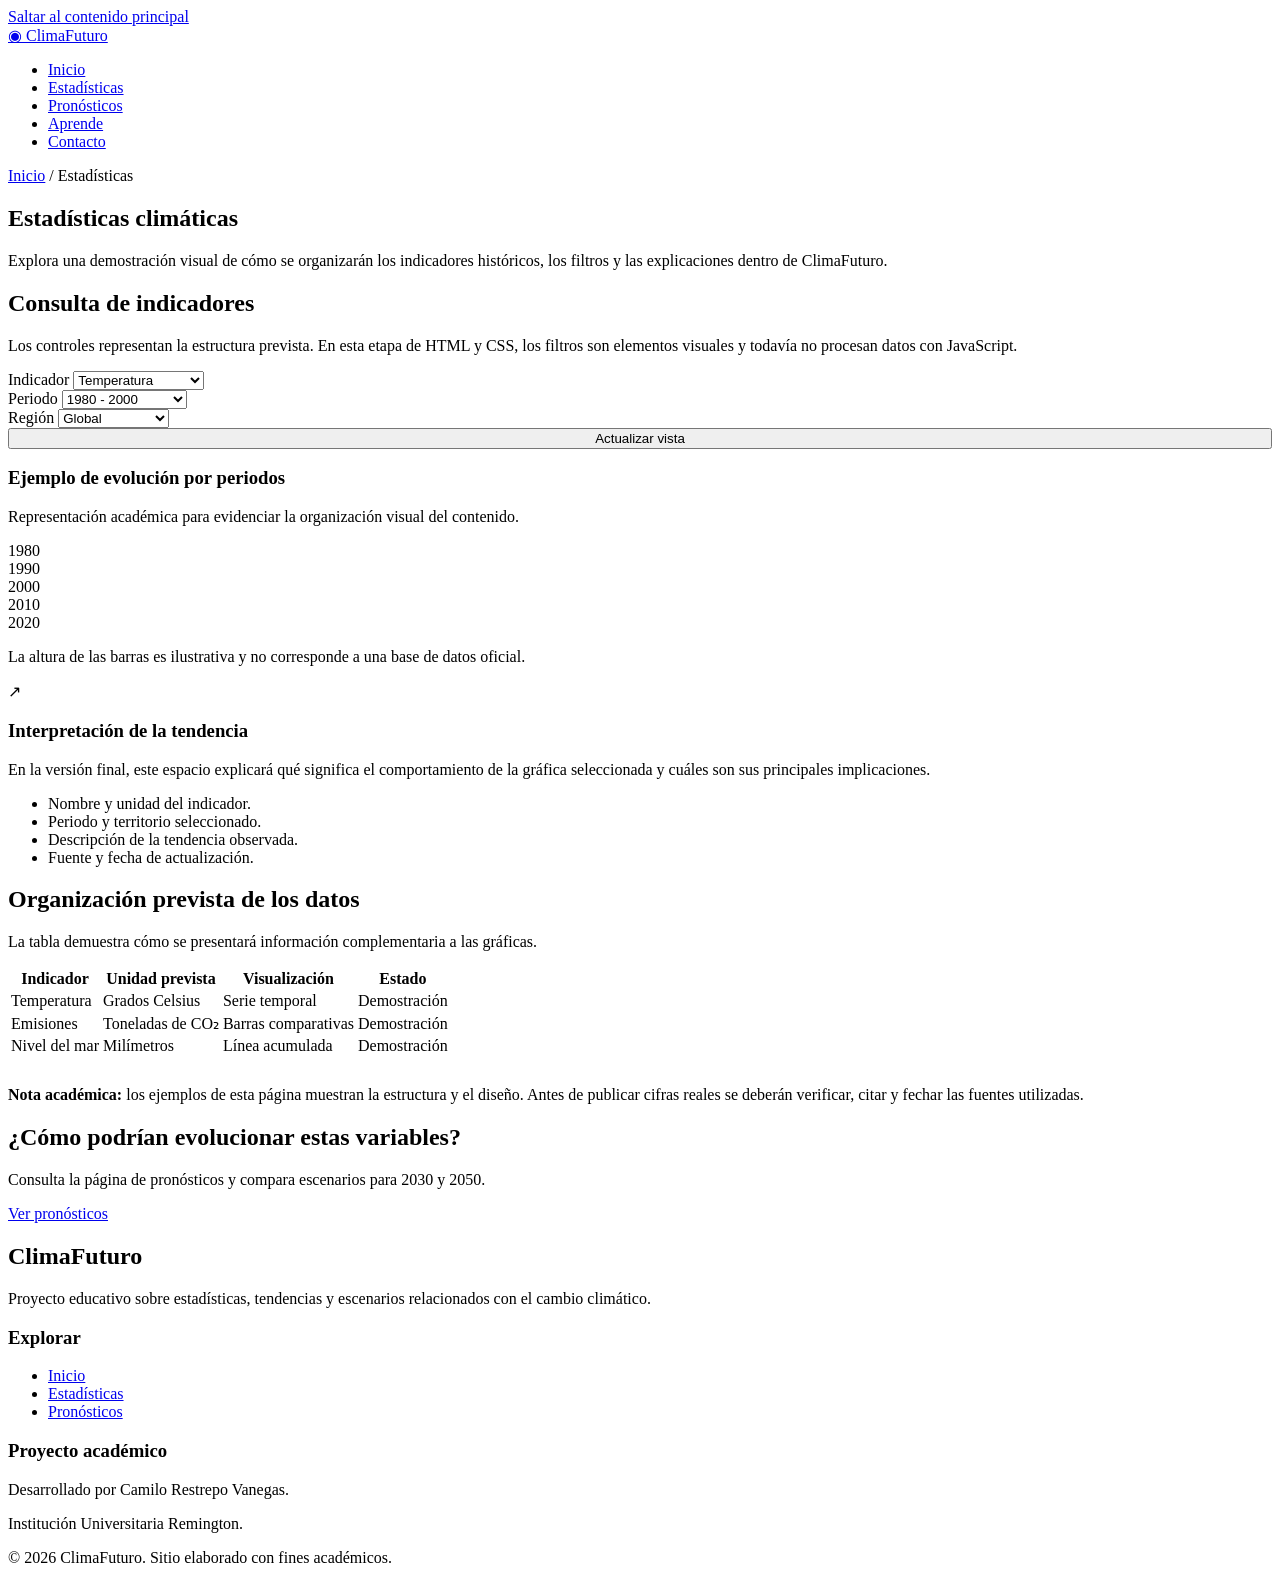
==== estadisticas.html @ 66876114 "Add files via upload" ====
<!DOCTYPE html>
<html lang="es">
<head>
  <meta charset="UTF-8">
  <meta name="viewport" content="width=device-width, initial-scale=1.0">
  <meta name="description" content="Consulta indicadores y representaciones educativas de estadísticas climáticas en ClimaFuturo.">
  <title>ClimaFuturo | Estadísticas</title>
  <link rel="stylesheet" href="css/styles.css">
</head>
<body>
  <a class="skip-link" href="#contenido">Saltar al contenido principal</a>

  <header class="site-header">
    <div class="container navbar">
      <a class="brand" href="index.html" aria-label="ClimaFuturo, ir al inicio">
        <span class="brand-mark" aria-hidden="true">◉</span>
        <span>ClimaFuturo</span>
      </a>
      <nav aria-label="Navegación principal">
        <ul class="nav-list">
          <li><a class="nav-link" href="index.html">Inicio</a></li>
          <li><a class="nav-link active" href="estadisticas.html" aria-current="page">Estadísticas</a></li>
          <li><a class="nav-link" href="pronosticos.html">Pronósticos</a></li>
          <li><a class="nav-link" href="index.html#aprende">Aprende</a></li>
          <li><a class="nav-link" href="index.html#contacto">Contacto</a></li>
        </ul>
      </nav>
    </div>
  </header>

  <main id="contenido">
    <section class="page-hero" aria-labelledby="page-title">
      <div class="container">
        <p class="breadcrumb"><a href="index.html">Inicio</a> / Estadísticas</p>
        <h1 id="page-title">Estadísticas climáticas</h1>
        <p>Explora una demostración visual de cómo se organizarán los indicadores históricos, los filtros y las explicaciones dentro de ClimaFuturo.</p>
      </div>
    </section>

    <section class="section" aria-labelledby="consulta-title">
      <div class="container">
        <div class="section-heading left">
          <h2 id="consulta-title">Consulta de indicadores</h2>
          <p>Los controles representan la estructura prevista. En esta etapa de HTML y CSS, los filtros son elementos visuales y todavía no procesan datos con JavaScript.</p>
        </div>

        <form class="filters" action="#resultado" method="get">
          <div class="form-group">
            <label for="indicador">Indicador</label>
            <select id="indicador" name="indicador">
              <option>Temperatura</option>
              <option>Emisiones de CO₂</option>
              <option>Nivel del mar</option>
            </select>
          </div>
          <div class="form-group">
            <label for="periodo">Periodo</label>
            <select id="periodo" name="periodo">
              <option>1980 - 2000</option>
              <option>2001 - 2020</option>
              <option>2021 - actualidad</option>
            </select>
          </div>
          <div class="form-group">
            <label for="region">Región</label>
            <select id="region" name="region">
              <option>Global</option>
              <option>América Latina</option>
              <option>Colombia</option>
            </select>
          </div>
          <div class="form-group" style="display:flex; align-items:end;">
            <button class="btn btn-primary" type="submit" style="width:100%;">Actualizar vista</button>
          </div>
        </form>

        <div class="grid-2" id="resultado">
          <article class="chart-card" aria-labelledby="grafica-title">
            <h3 id="grafica-title">Ejemplo de evolución por periodos</h3>
            <p>Representación académica para evidenciar la organización visual del contenido.</p>
            <div class="chart" role="img" aria-label="Gráfica demostrativa de barras con una tendencia ascendente entre 1980 y 2020">
              <div class="bar" style="height:30%;"><span>1980</span></div>
              <div class="bar" style="height:38%;"><span>1990</span></div>
              <div class="bar" style="height:49%;"><span>2000</span></div>
              <div class="bar" style="height:62%;"><span>2010</span></div>
              <div class="bar" style="height:77%;"><span>2020</span></div>
            </div>
            <p class="legend">La altura de las barras es ilustrativa y no corresponde a una base de datos oficial.</p>
          </article>

          <aside class="card" aria-labelledby="interpretacion-title">
            <div class="card-icon" aria-hidden="true">↗</div>
            <h3 id="interpretacion-title">Interpretación de la tendencia</h3>
            <p>En la versión final, este espacio explicará qué significa el comportamiento de la gráfica seleccionada y cuáles son sus principales implicaciones.</p>
            <ul>
              <li>Nombre y unidad del indicador.</li>
              <li>Periodo y territorio seleccionado.</li>
              <li>Descripción de la tendencia observada.</li>
              <li>Fuente y fecha de actualización.</li>
            </ul>
          </aside>
        </div>
      </div>
    </section>

    <section class="section section-alt" aria-labelledby="tabla-title">
      <div class="container">
        <div class="section-heading left">
          <h2 id="tabla-title">Organización prevista de los datos</h2>
          <p>La tabla demuestra cómo se presentará información complementaria a las gráficas.</p>
        </div>
        <div class="data-table-wrapper">
          <table>
            <thead>
              <tr>
                <th scope="col">Indicador</th>
                <th scope="col">Unidad prevista</th>
                <th scope="col">Visualización</th>
                <th scope="col">Estado</th>
              </tr>
            </thead>
            <tbody>
              <tr><td>Temperatura</td><td>Grados Celsius</td><td>Serie temporal</td><td>Demostración</td></tr>
              <tr><td>Emisiones</td><td>Toneladas de CO₂</td><td>Barras comparativas</td><td>Demostración</td></tr>
              <tr><td>Nivel del mar</td><td>Milímetros</td><td>Línea acumulada</td><td>Demostración</td></tr>
            </tbody>
          </table>
        </div>
        <div class="note" style="margin-top:28px;">
          <strong>Nota académica:</strong> los ejemplos de esta página muestran la estructura y el diseño. Antes de publicar cifras reales se deberán verificar, citar y fechar las fuentes utilizadas.
        </div>
      </div>
    </section>

    <section class="section">
      <div class="container">
        <div class="cta">
          <div>
            <h2>¿Cómo podrían evolucionar estas variables?</h2>
            <p>Consulta la página de pronósticos y compara escenarios para 2030 y 2050.</p>
          </div>
          <a class="btn btn-secondary" href="pronosticos.html">Ver pronósticos</a>
        </div>
      </div>
    </section>
  </main>

  <footer class="site-footer">
    <div class="container footer-grid">
      <section aria-labelledby="footer-about">
        <h2 id="footer-about">ClimaFuturo</h2>
        <p>Proyecto educativo sobre estadísticas, tendencias y escenarios relacionados con el cambio climático.</p>
      </section>
      <nav aria-label="Navegación del pie de página">
        <h3>Explorar</h3>
        <ul class="footer-links">
          <li><a href="index.html">Inicio</a></li>
          <li><a href="estadisticas.html">Estadísticas</a></li>
          <li><a href="pronosticos.html">Pronósticos</a></li>
        </ul>
      </nav>
      <section aria-labelledby="footer-project">
        <h3 id="footer-project">Proyecto académico</h3>
        <p>Desarrollado por Camilo Restrepo Vanegas.</p>
        <p>Institución Universitaria Remington.</p>
      </section>
    </div>
    <div class="footer-bottom">
      <p>&copy; 2026 ClimaFuturo. Sitio elaborado con fines académicos.</p>
    </div>
  </footer>
</body>
</html>
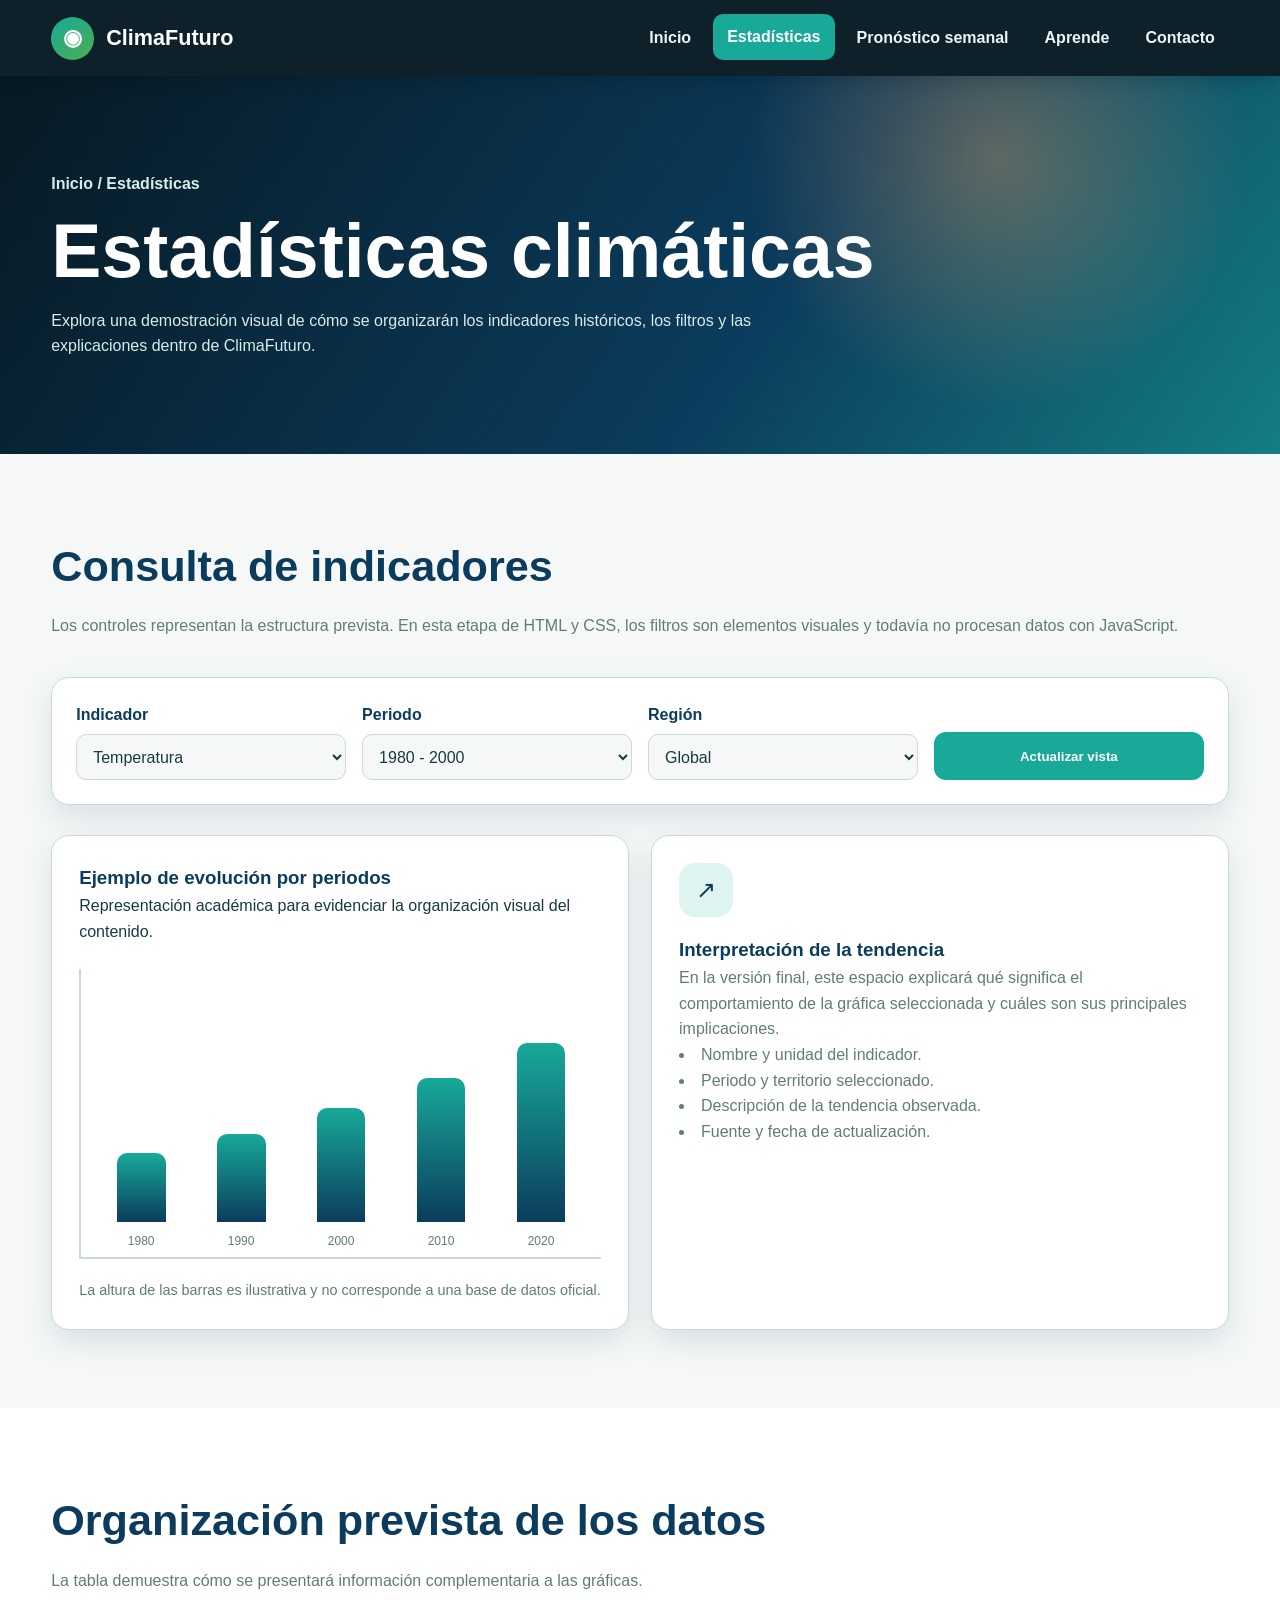
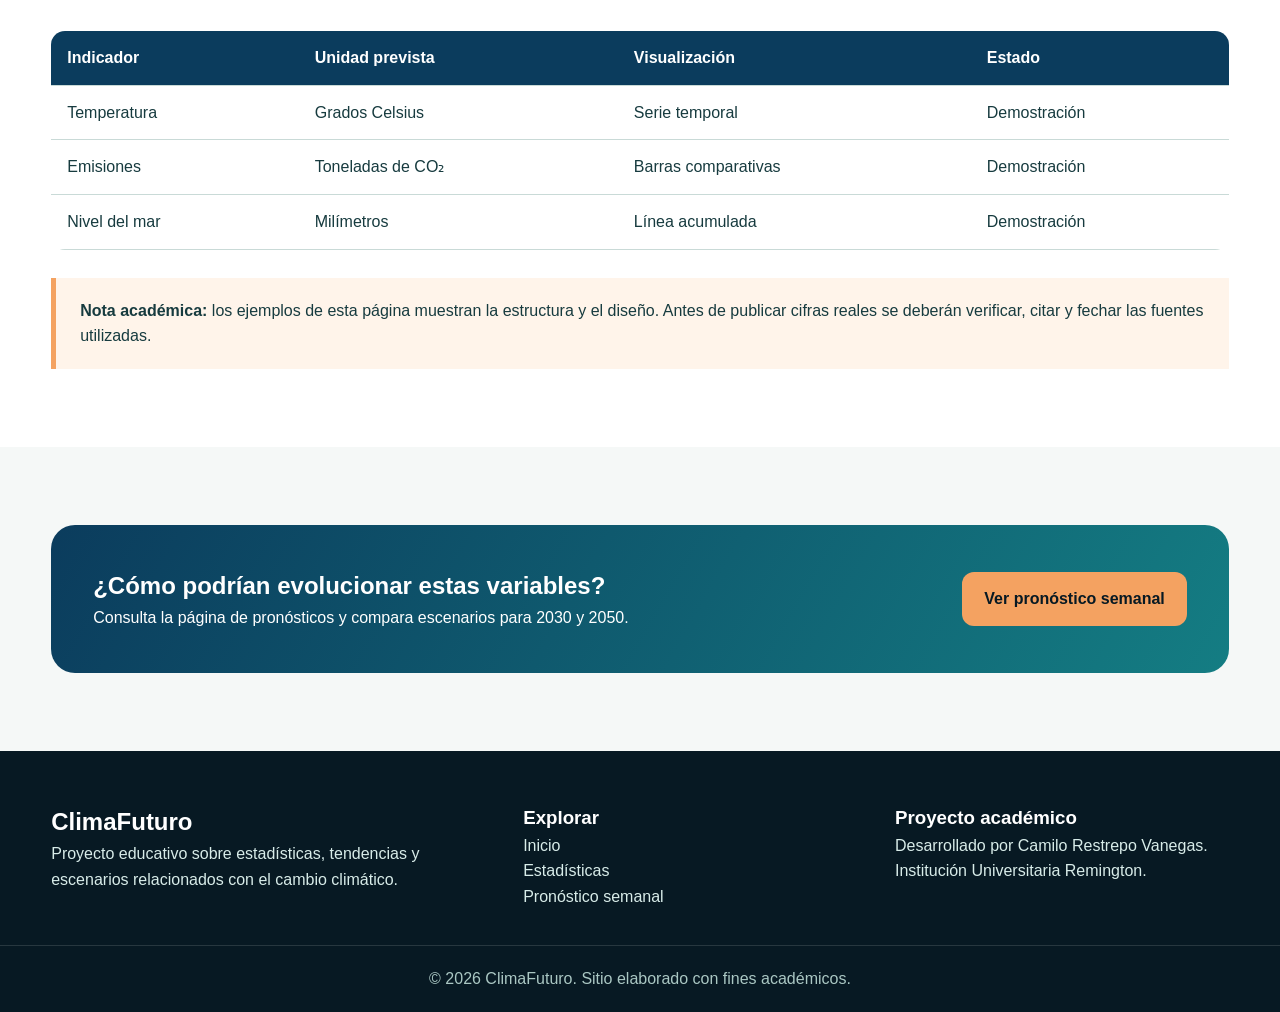
==== commit f079ede0: "Integrate weekly forecast page with specified URL (6ab278a5110b44044e1275ec)" ====
--- a/estadisticas.html
+++ b/estadisticas.html
@@ -5,7 +5,7 @@
   <meta name="viewport" content="width=device-width, initial-scale=1.0">
   <meta name="description" content="Consulta indicadores y representaciones educativas de estadísticas climáticas en ClimaFuturo.">
   <title>ClimaFuturo | Estadísticas</title>
-  <link rel="stylesheet" href="css/styles.css">
+  <link rel="stylesheet" href="/styles.css">
 </head>
 <body>
   <a class="skip-link" href="#contenido">Saltar al contenido principal</a>
@@ -20,7 +20,7 @@
         <ul class="nav-list">
           <li><a class="nav-link" href="index.html">Inicio</a></li>
           <li><a class="nav-link active" href="estadisticas.html" aria-current="page">Estadísticas</a></li>
-          <li><a class="nav-link" href="pronosticos.html">Pronósticos</a></li>
+          <li><a class="nav-link" href="/pronosticos">Pronóstico semanal</a></li>
           <li><a class="nav-link" href="index.html#aprende">Aprende</a></li>
           <li><a class="nav-link" href="index.html#contacto">Contacto</a></li>
         </ul>
@@ -139,7 +139,7 @@
             <h2>¿Cómo podrían evolucionar estas variables?</h2>
             <p>Consulta la página de pronósticos y compara escenarios para 2030 y 2050.</p>
           </div>
-          <a class="btn btn-secondary" href="pronosticos.html">Ver pronósticos</a>
+          <a class="btn btn-secondary" href="/pronosticos">Ver pronóstico semanal</a>
         </div>
       </div>
     </section>
@@ -156,7 +156,7 @@
         <ul class="footer-links">
           <li><a href="index.html">Inicio</a></li>
           <li><a href="estadisticas.html">Estadísticas</a></li>
-          <li><a href="pronosticos.html">Pronósticos</a></li>
+          <li><a href="/pronosticos">Pronóstico semanal</a></li>
         </ul>
       </nav>
       <section aria-labelledby="footer-project">
--- a/styles.css
+++ b/styles.css
@@ -0,0 +1,126 @@
+:root {
+  --azul-profundo: #0b3c5d;
+  --azul-oscuro: #071923;
+  --turquesa: #18a999;
+  --verde: #4caf50;
+  --naranja: #f4a261;
+  --rojo: #e76f51;
+  --blanco-humo: #f5f8f7;
+  --blanco: #ffffff;
+  --texto: #173b3f;
+  --texto-suave: #607d7a;
+  --borde: #c9dad7;
+  --sombra: 0 12px 30px rgba(11, 60, 93, 0.12);
+}
+
+* { box-sizing: border-box; margin: 0; padding: 0; }
+html { scroll-behavior: smooth; }
+body { background: var(--blanco-humo); color: var(--texto); font-family: Arial, Helvetica, sans-serif; line-height: 1.6; }
+a { color: inherit; text-decoration: none; }
+ul { list-style-position: inside; }
+.container { width: min(92%, 1180px); margin-inline: auto; }
+.skip-link { position: absolute; top: -60px; left: 16px; z-index: 9999; padding: 10px 14px; border-radius: 8px; background: var(--naranja); color: var(--azul-oscuro); font-weight: 700; }
+.skip-link:focus { top: 12px; }
+
+.site-header { position: sticky; top: 0; z-index: 1000; background: rgba(7, 25, 35, 0.97); color: var(--blanco); box-shadow: 0 4px 18px rgba(0,0,0,.18); }
+.navbar { min-height: 76px; display: flex; align-items: center; justify-content: space-between; gap: 24px; }
+.brand { display: inline-flex; align-items: center; gap: 12px; font-size: 1.35rem; font-weight: 800; }
+.brand-mark { width: 43px; height: 43px; display: grid; place-items: center; border-radius: 50%; background: linear-gradient(145deg,var(--turquesa),var(--verde)); }
+.nav-list { display: flex; align-items: center; gap: 8px; list-style: none; }
+.nav-link { display: inline-block; padding: 10px 14px; border-radius: 10px; color: #eaf7f5; font-weight: 700; transition: .2s; }
+.nav-link:hover, .nav-link:focus-visible, .nav-link.active { background: var(--turquesa); color: var(--blanco); transform: translateY(-1px); }
+
+.hero, .page-hero { position: relative; overflow: hidden; color: var(--blanco); background: radial-gradient(circle at 78% 22%, rgba(244,162,97,.35), transparent 24%), linear-gradient(125deg,var(--azul-oscuro),var(--azul-profundo) 60%,#147d83); }
+.hero { min-height: 610px; display: grid; align-items: center; }
+.hero-grid { display: grid; grid-template-columns: 1.1fr .9fr; gap: 55px; align-items: center; padding-block: 90px; }
+.page-hero { padding-block: 95px; }
+.hero h1, .page-hero h1 { margin-bottom: 18px; font-size: clamp(2.4rem,6vw,4.7rem); line-height: 1.04; }
+.hero h1 span { color: #71e0d3; }
+.hero-text, .page-hero p { max-width: 760px; color: #d8ece9; }
+.eyebrow { display: inline-block; margin-bottom: 16px; padding: 7px 12px; border: 1px solid rgba(255,255,255,.25); border-radius: 999px; background: rgba(24,169,153,.18); color: #bff7ee; font-size: .84rem; font-weight: 800; text-transform: uppercase; }
+.planet-card { position: relative; min-height: 390px; border: 1px solid rgba(255,255,255,.2); border-radius: 36px; background: radial-gradient(circle at 52% 45%,#64c7be 0 18%,#166b7a 19% 34%,#093a54 35% 49%,transparent 50%), rgba(255,255,255,.08); box-shadow: 0 24px 50px rgba(0,0,0,.25); }
+.data-badge { position: absolute; padding: 12px 16px; border: 1px solid rgba(255,255,255,.2); border-radius: 14px; background: rgba(7,25,35,.85); }
+.data-badge strong { display: block; color: #71e0d3; }
+.badge-one { top: 34px; left: 25px; }
+.badge-two { right: 25px; bottom: 38px; }
+.breadcrumb { margin-bottom: 15px; color: #9fe8de; font-weight: 700; }
+
+.section { padding-block: 78px; }
+.section-alt { background: var(--blanco); }
+.section-heading { max-width: 780px; margin: 0 auto 38px; text-align: center; }
+.section-heading.left { max-width: none; margin-inline: 0; text-align: left; }
+.section-heading h2 { margin-bottom: 12px; color: var(--azul-profundo); font-size: clamp(1.8rem,4vw,2.7rem); }
+.section-heading p { color: var(--texto-suave); }
+.grid-2, .grid-3, .stats-grid, .forecast-grid, .timeline { display: grid; gap: 22px; }
+.grid-2 { grid-template-columns: repeat(2,1fr); }
+.grid-3, .stats-grid { grid-template-columns: repeat(3,1fr); }
+.forecast-grid { grid-template-columns: repeat(4,1fr); }
+.timeline { grid-template-columns: repeat(3,1fr); }
+.card, .chart-card, .forecast-card, .timeline-item { padding: 27px; border: 1px solid var(--borde); border-radius: 18px; background: var(--blanco); box-shadow: var(--sombra); }
+.card-icon { width: 54px; height: 54px; display: grid; place-items: center; margin-bottom: 18px; border-radius: 16px; background: #ddf4f0; color: var(--azul-profundo); font-size: 1.5rem; }
+.card h3, .chart-card h3, .forecast-card h3 { color: var(--azul-profundo); }
+.card p, .card li { color: var(--texto-suave); }
+.metric { border-top: 5px solid var(--turquesa); }
+.metric:nth-child(2) { border-top-color: var(--naranja); }
+.metric:nth-child(3) { border-top-color: var(--verde); }
+.metric-value { display: block; margin: 10px 0 6px; color: var(--azul-profundo); font-size: 1.75rem; font-weight: 900; }
+.button-group { display: flex; flex-wrap: wrap; gap: 14px; margin-top: 28px; }
+.btn { display: inline-flex; min-height: 48px; align-items: center; justify-content: center; padding: 12px 20px; border: 2px solid transparent; border-radius: 12px; font-weight: 800; }
+.btn-primary { background: var(--turquesa); color: var(--blanco); }
+.btn-secondary { background: var(--naranja); color: var(--azul-oscuro); }
+.btn-outline { border-color: var(--turquesa); color: var(--azul-profundo); }
+.cta { display: flex; align-items: center; justify-content: space-between; gap: 25px; padding: 42px; border-radius: 24px; background: linear-gradient(120deg,var(--azul-profundo),#147d83); color: var(--blanco); }
+
+.filters { display: grid; grid-template-columns: repeat(4,1fr); gap: 16px; margin-bottom: 30px; padding: 24px; border: 1px solid var(--borde); border-radius: 18px; background: var(--blanco); box-shadow: var(--sombra); }
+.form-group label { display: block; margin-bottom: 7px; color: var(--azul-profundo); font-weight: 800; }
+.form-group select { width: 100%; min-height: 46px; padding: 10px 12px; border: 1px solid var(--borde); border-radius: 10px; background: var(--blanco-humo); color: var(--texto); font: inherit; }
+.chart { height: 290px; margin-top: 25px; display: flex; align-items: flex-end; justify-content: space-around; gap: 12px; padding: 20px 16px 35px; border-left: 2px solid var(--borde); border-bottom: 2px solid var(--borde); }
+.bar { position: relative; width: min(55px,10%); min-width: 26px; border-radius: 10px 10px 0 0; background: linear-gradient(to top,var(--azul-profundo),var(--turquesa)); }
+.bar span { position: absolute; left: 50%; bottom: -29px; transform: translateX(-50%); color: var(--texto-suave); font-size: .75rem; }
+.legend { margin-top: 20px; color: var(--texto-suave); font-size: .9rem; }
+.data-table-wrapper { overflow-x: auto; border-radius: 14px; }
+table { width: 100%; border-collapse: collapse; background: var(--blanco); }
+th, td { padding: 14px 16px; border-bottom: 1px solid var(--borde); text-align: left; }
+th { background: var(--azul-profundo); color: var(--blanco); }
+.note { padding: 20px 24px; border-left: 5px solid var(--naranja); background: #fff4ea; }
+
+.forecast-controls { margin: 0 0 30px; padding: 24px; border: 1px solid var(--borde); border-radius: 18px; background: var(--blanco); box-shadow: var(--sombra); }
+.forecast-controls .form-group { max-width: 520px; }
+.forecast-controls select:focus { border-color: var(--turquesa); outline: 3px solid rgba(24,169,153,.2); }
+#resultado-filtro { margin-top: 16px; color: var(--texto-suave); font-weight: 700; }
+.forecast-card { text-align: center; border-top: 5px solid var(--turquesa); transition: opacity .25s ease, transform .25s ease; }
+.forecast-card:hover { transform: translateY(-5px); }
+.forecast-card strong, .forecast-card span { display: block; }
+.forecast-card strong { color: var(--azul-profundo); font-size: 1.6rem; }
+.weather-icon { margin: 12px 0; font-size: 2.65rem; }
+.forecast-card--hidden { display: none; }
+.empty-message { margin-top: 25px; padding: 20px; border-left: 5px solid var(--naranja); border-radius: 0 12px 12px 0; background: #fff3e7; font-weight: 700; }
+.timeline-item { border-top: 4px solid var(--turquesa); }
+.timeline-item strong { display: block; margin-bottom: 8px; color: var(--azul-profundo); font-size: 1.35rem; }
+
+.site-footer { padding-top: 52px; background: var(--azul-oscuro); color: #d8ece9; }
+.footer-grid { display: grid; grid-template-columns: 1.3fr 1fr 1fr; gap: 38px; padding-bottom: 36px; }
+.site-footer h2, .site-footer h3 { color: var(--blanco); }
+.footer-links { list-style: none; }
+.footer-bottom { padding-block: 20px; border-top: 1px solid rgba(255,255,255,.13); text-align: center; color: #aac7c3; }
+
+@media (max-width: 900px) {
+  .navbar { padding-block: 14px; flex-direction: column; }
+  .nav-list { justify-content: center; flex-wrap: wrap; }
+  .hero-grid, .grid-2, .footer-grid { grid-template-columns: 1fr; }
+  .grid-3, .stats-grid, .forecast-grid, .timeline { grid-template-columns: repeat(2,1fr); }
+  .filters { grid-template-columns: repeat(2,1fr); }
+  .cta { align-items: flex-start; flex-direction: column; }
+}
+
+@media (max-width: 620px) {
+  .site-header { position: static; }
+  .nav-list { flex-direction: column; align-items: stretch; }
+  .nav-link { display: block; text-align: center; }
+  .hero { min-height: auto; }
+  .hero-grid { padding-block: 62px; }
+  .planet-card { min-height: 300px; }
+  .section { padding-block: 56px; }
+  .grid-2, .grid-3, .stats-grid, .forecast-grid, .timeline, .filters { grid-template-columns: 1fr; }
+  .cta { padding: 28px 23px; }
+}
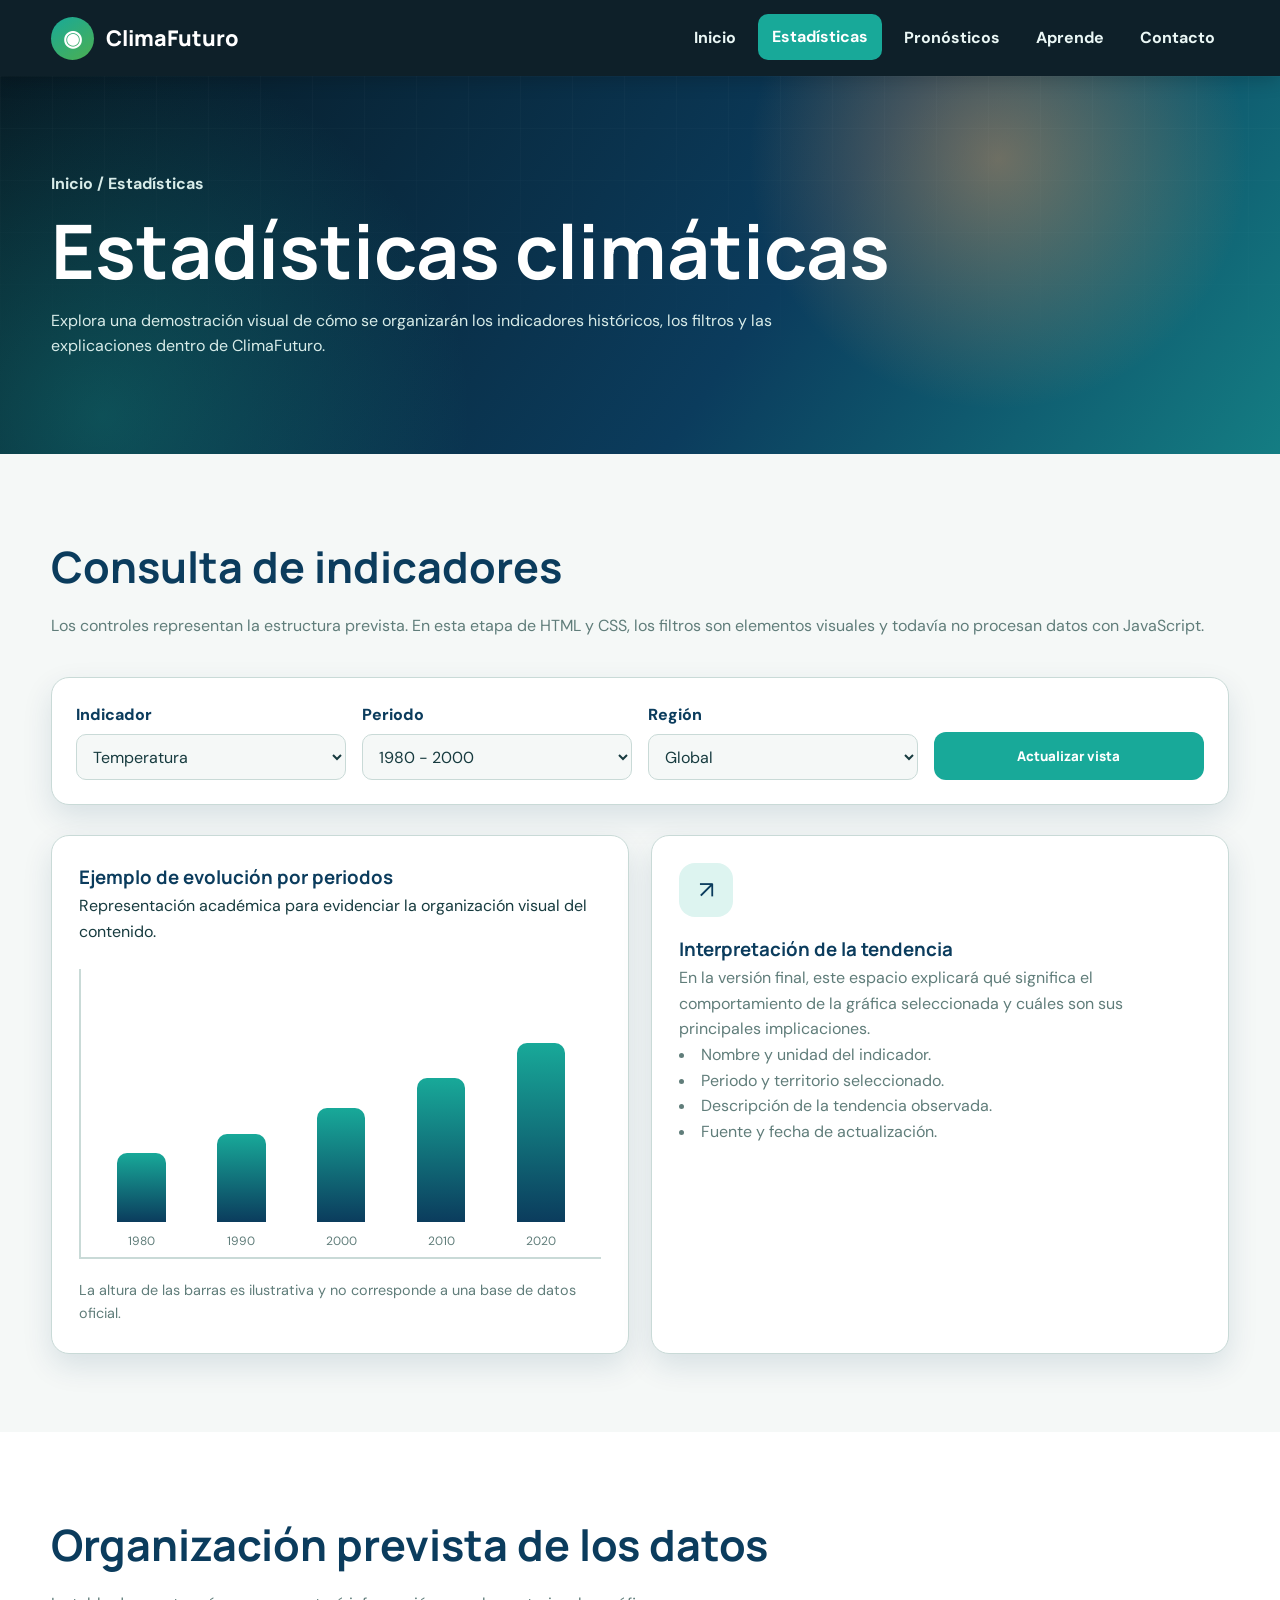
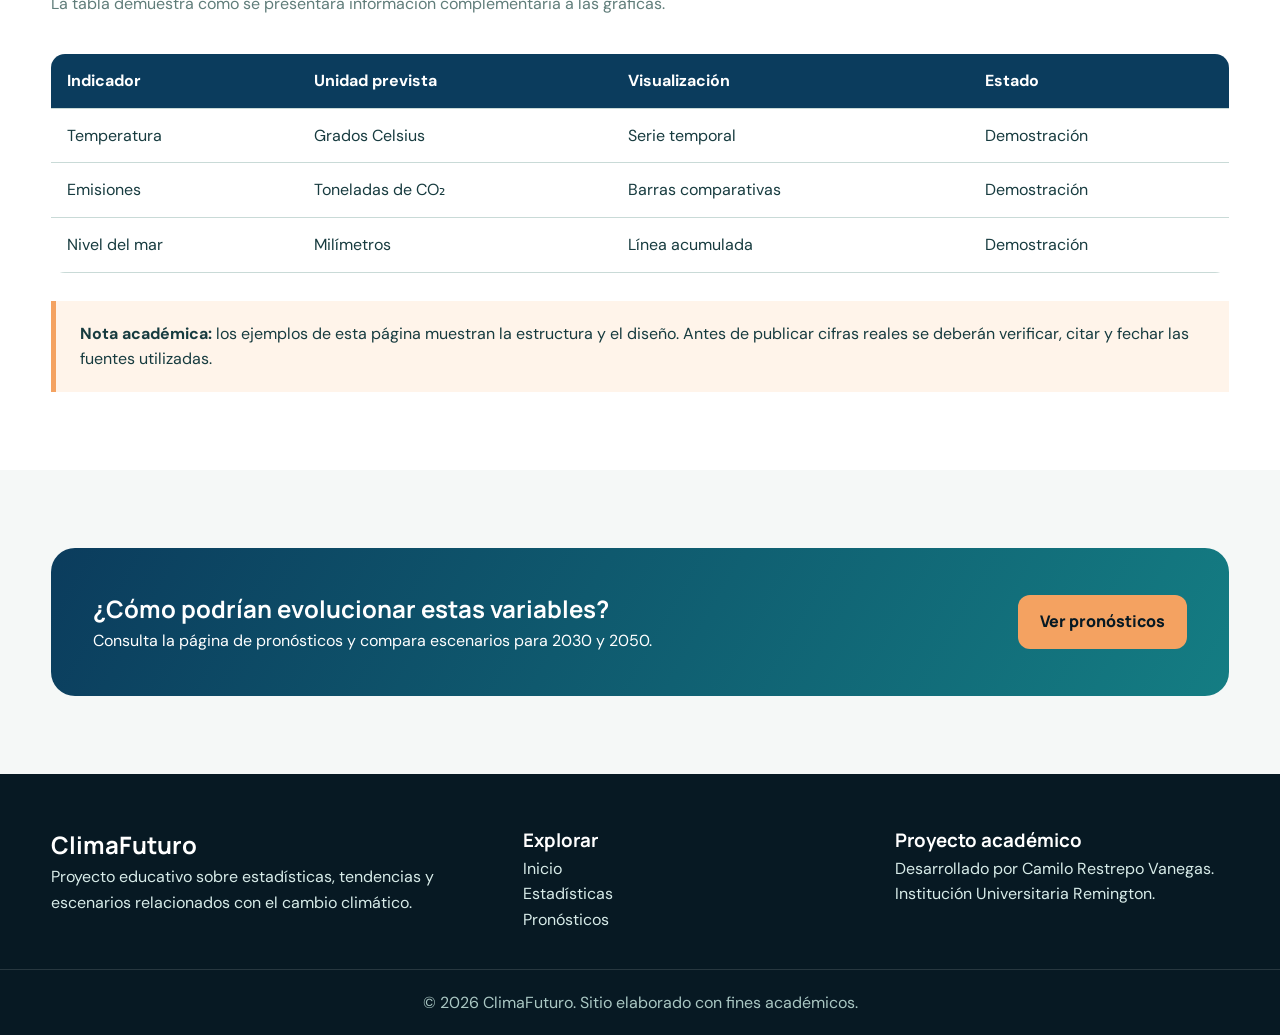
==== commit 7a971c13: "Create a colorful webpage (6ab5aff0f2f111718f8df798)" ====
--- a/estadisticas.html
+++ b/estadisticas.html
@@ -5,7 +5,10 @@
   <meta name="viewport" content="width=device-width, initial-scale=1.0">
   <meta name="description" content="Consulta indicadores y representaciones educativas de estadísticas climáticas en ClimaFuturo.">
   <title>ClimaFuturo | Estadísticas</title>
-  <link rel="stylesheet" href="/styles.css">
+  <link rel="preconnect" href="https://fonts.googleapis.com">
+  <link rel="preconnect" href="https://fonts.gstatic.com" crossorigin>
+  <link href="https://fonts.googleapis.com/css2?family=DM+Sans:wght@400;500;700&family=Manrope:wght@600;700;800&display=swap" rel="stylesheet">
+  <link rel="stylesheet" href="styles.css">
 </head>
 <body>
   <a class="skip-link" href="#contenido">Saltar al contenido principal</a>
@@ -20,7 +23,7 @@
         <ul class="nav-list">
           <li><a class="nav-link" href="index.html">Inicio</a></li>
           <li><a class="nav-link active" href="estadisticas.html" aria-current="page">Estadísticas</a></li>
-          <li><a class="nav-link" href="/pronosticos">Pronóstico semanal</a></li>
+          <li><a class="nav-link" href="pronosticos.html">Pronósticos</a></li>
           <li><a class="nav-link" href="index.html#aprende">Aprende</a></li>
           <li><a class="nav-link" href="index.html#contacto">Contacto</a></li>
         </ul>
@@ -139,7 +142,7 @@
             <h2>¿Cómo podrían evolucionar estas variables?</h2>
             <p>Consulta la página de pronósticos y compara escenarios para 2030 y 2050.</p>
           </div>
-          <a class="btn btn-secondary" href="/pronosticos">Ver pronóstico semanal</a>
+          <a class="btn btn-secondary" href="pronosticos.html">Ver pronósticos</a>
         </div>
       </div>
     </section>
@@ -156,7 +159,7 @@
         <ul class="footer-links">
           <li><a href="index.html">Inicio</a></li>
           <li><a href="estadisticas.html">Estadísticas</a></li>
-          <li><a href="/pronosticos">Pronóstico semanal</a></li>
+          <li><a href="pronosticos.html">Pronósticos</a></li>
         </ul>
       </nav>
       <section aria-labelledby="footer-project">
--- a/styles.css
+++ b/styles.css
@@ -15,7 +15,8 @@
 
 * { box-sizing: border-box; margin: 0; padding: 0; }
 html { scroll-behavior: smooth; }
-body { background: var(--blanco-humo); color: var(--texto); font-family: Arial, Helvetica, sans-serif; line-height: 1.6; }
+body { background: var(--blanco-humo); color: var(--texto); font-family: "DM Sans", sans-serif; line-height: 1.6; }
+h1, h2, h3, .brand, .btn { font-family: "Manrope", sans-serif; }
 a { color: inherit; text-decoration: none; }
 ul { list-style-position: inside; }
 .container { width: min(92%, 1180px); margin-inline: auto; }
@@ -30,7 +31,9 @@
 .nav-link { display: inline-block; padding: 10px 14px; border-radius: 10px; color: #eaf7f5; font-weight: 700; transition: .2s; }
 .nav-link:hover, .nav-link:focus-visible, .nav-link.active { background: var(--turquesa); color: var(--blanco); transform: translateY(-1px); }
 
-.hero, .page-hero { position: relative; overflow: hidden; color: var(--blanco); background: radial-gradient(circle at 78% 22%, rgba(244,162,97,.35), transparent 24%), linear-gradient(125deg,var(--azul-oscuro),var(--azul-profundo) 60%,#147d83); }
+.hero, .page-hero { position: relative; overflow: hidden; color: var(--blanco); background: radial-gradient(circle at 78% 22%, rgba(244,162,97,.42), transparent 24%), radial-gradient(circle at 8% 90%, rgba(24,169,153,.32), transparent 30%), linear-gradient(125deg,var(--azul-oscuro),var(--azul-profundo) 60%,#147d83); }
+.hero::after, .page-hero::after { content: ""; position: absolute; inset: 0; pointer-events: none; opacity: .18; background-image: linear-gradient(rgba(255,255,255,.12) 1px, transparent 1px), linear-gradient(90deg, rgba(255,255,255,.12) 1px, transparent 1px); background-size: 52px 52px; mask-image: linear-gradient(to bottom, black, transparent 85%); }
+.hero-grid, .page-hero .container { position: relative; z-index: 1; }
 .hero { min-height: 610px; display: grid; align-items: center; }
 .hero-grid { display: grid; grid-template-columns: 1.1fr .9fr; gap: 55px; align-items: center; padding-block: 90px; }
 .page-hero { padding-block: 95px; }
@@ -54,9 +57,10 @@
 .grid-2, .grid-3, .stats-grid, .forecast-grid, .timeline { display: grid; gap: 22px; }
 .grid-2 { grid-template-columns: repeat(2,1fr); }
 .grid-3, .stats-grid { grid-template-columns: repeat(3,1fr); }
-.forecast-grid { grid-template-columns: repeat(4,1fr); }
+.forecast-grid { grid-template-columns: repeat(3,1fr); }
 .timeline { grid-template-columns: repeat(3,1fr); }
-.card, .chart-card, .forecast-card, .timeline-item { padding: 27px; border: 1px solid var(--borde); border-radius: 18px; background: var(--blanco); box-shadow: var(--sombra); }
+.card, .chart-card, .forecast-card, .timeline-item { padding: 27px; border: 1px solid var(--borde); border-radius: 18px; background: var(--blanco); box-shadow: var(--sombra); transition: transform .25s ease, box-shadow .25s ease, border-color .25s ease; }
+.card:hover, .chart-card:hover, .timeline-item:hover { transform: translateY(-4px); border-color: #91c9c1; box-shadow: 0 18px 38px rgba(11,60,93,.16); }
 .card-icon { width: 54px; height: 54px; display: grid; place-items: center; margin-bottom: 18px; border-radius: 16px; background: #ddf4f0; color: var(--azul-profundo); font-size: 1.5rem; }
 .card h3, .chart-card h3, .forecast-card h3 { color: var(--azul-profundo); }
 .card p, .card li { color: var(--texto-suave); }
@@ -65,7 +69,8 @@
 .metric:nth-child(3) { border-top-color: var(--verde); }
 .metric-value { display: block; margin: 10px 0 6px; color: var(--azul-profundo); font-size: 1.75rem; font-weight: 900; }
 .button-group { display: flex; flex-wrap: wrap; gap: 14px; margin-top: 28px; }
-.btn { display: inline-flex; min-height: 48px; align-items: center; justify-content: center; padding: 12px 20px; border: 2px solid transparent; border-radius: 12px; font-weight: 800; }
+.btn { display: inline-flex; min-height: 48px; align-items: center; justify-content: center; padding: 12px 20px; border: 2px solid transparent; border-radius: 12px; font-weight: 800; transition: transform .2s ease, box-shadow .2s ease, filter .2s ease; }
+.btn:hover, .btn:focus-visible { transform: translateY(-2px); filter: saturate(1.12); box-shadow: 0 10px 22px rgba(7,25,35,.18); }
 .btn-primary { background: var(--turquesa); color: var(--blanco); }
 .btn-secondary { background: var(--naranja); color: var(--azul-oscuro); }
 .btn-outline { border-color: var(--turquesa); color: var(--azul-profundo); }
